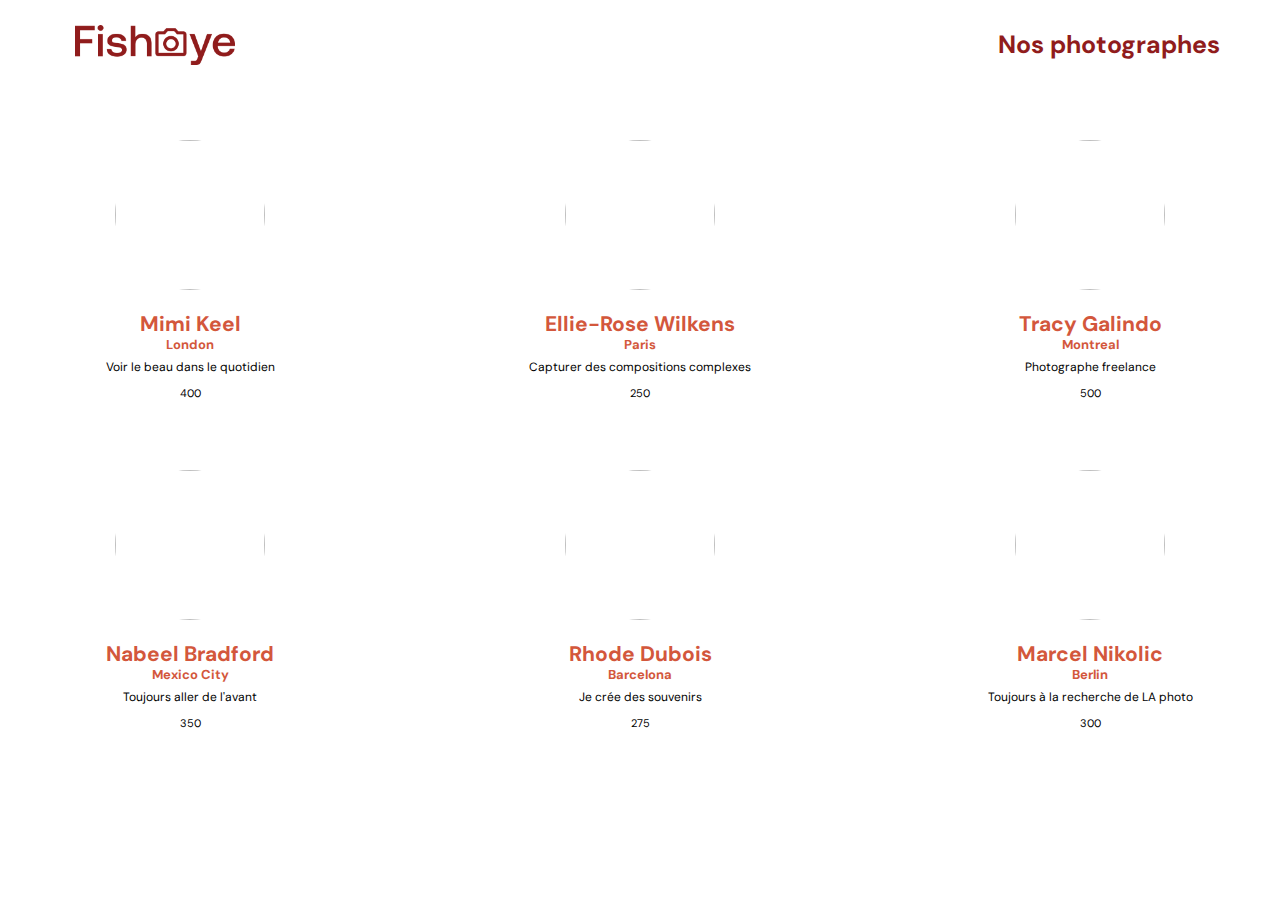
==== index.html @ 0ffc89be "j'essaie encore" ====
<!DOCTYPE html>
<html>
  <head>
    <link href="css/style.css" rel="stylesheet" type="text/css" />
    <meta charset="utf-8">
    <link rel="icon" type="image/png" href="assets/favicon.png">
    <link href="https://fonts.googleapis.com/css?family=DM+Sans&display=swap" rel="stylesheet">
    <script type="module" src="./scripts/pages/index.js" defer></script>
  
    <title>Fisheye</title>
  </head>
  <body>
    <header>
      <img src="assets/images/logo.png" class="logo" />
      <h1 class="nos_photographes">Nos photographes</h1>
    </header>
    <main id="main">
      <div class="photographer_section"></div>
    </main>
  
  </body>
</html>
---- css/style.css ----
/*! normalize.css v8.0.1 | MIT License | github.com/necolas/normalize.css */
/* Document
   ========================================================================== */
/**
 * 1. Correct the line height in all browsers.
 * 2. Prevent adjustments of font size after orientation changes in iOS.
 */
html {
  line-height: 1.15;
  /* 1 */
  -webkit-text-size-adjust: 100%;
  /* 2 */
}

/* Sections
     ========================================================================== */
/**
   * Remove the margin in all browsers.
   */
body {
  margin: 0;
}

/**
   * Render the `main` element consistently in IE.
   */
main {
  display: block;
}

/**
   * Correct the font size and margin on `h1` elements within `section` and
   * `article` contexts in Chrome, Firefox, and Safari.
   */
h1 {
  font-size: 2em;
  margin: 0.67em 0;
}

/* Grouping content
     ========================================================================== */
/**
   * 1. Add the correct box sizing in Firefox.
   * 2. Show the overflow in Edge and IE.
   */
hr {
  -webkit-box-sizing: content-box;
          box-sizing: content-box;
  /* 1 */
  height: 0;
  /* 1 */
  overflow: visible;
  /* 2 */
}

/**
   * 1. Correct the inheritance and scaling of font size in all browsers.
   * 2. Correct the odd `em` font sizing in all browsers.
   */
pre {
  font-family: monospace, monospace;
  /* 1 */
  font-size: 1em;
  /* 2 */
}

/* Text-level semantics
     ========================================================================== */
/**
   * Remove the gray background on active links in IE 10.
   */
a {
  background-color: transparent;
}

/**
   * 1. Remove the bottom border in Chrome 57-
   * 2. Add the correct text decoration in Chrome, Edge, IE, Opera, and Safari.
   */
abbr[title] {
  border-bottom: none;
  /* 1 */
  text-decoration: underline;
  /* 2 */
  -webkit-text-decoration: underline dotted;
          text-decoration: underline dotted;
  /* 2 */
}

/**
   * Add the correct font weight in Chrome, Edge, and Safari.
   */
b,
strong {
  font-weight: bolder;
}

/**
   * 1. Correct the inheritance and scaling of font size in all browsers.
   * 2. Correct the odd `em` font sizing in all browsers.
   */
code,
kbd,
samp {
  font-family: monospace, monospace;
  /* 1 */
  font-size: 1em;
  /* 2 */
}

/**
   * Add the correct font size in all browsers.
   */
small {
  font-size: 80%;
}

/**
   * Prevent `sub` and `sup` elements from affecting the line height in
   * all browsers.
   */
sub,
sup {
  font-size: 75%;
  line-height: 0;
  position: relative;
  vertical-align: baseline;
}

sub {
  bottom: -0.25em;
}

sup {
  top: -0.5em;
}

/* Embedded content
     ========================================================================== */
/**
   * Remove the border on images inside links in IE 10.
   */
img {
  border-style: none;
}

/* Forms
     ========================================================================== */
/**
   * 1. Change the font styles in all browsers.
   * 2. Remove the margin in Firefox and Safari.
   */
button,
input,
optgroup,
select,
textarea {
  font-family: inherit;
  /* 1 */
  font-size: 100%;
  /* 1 */
  line-height: 1.15;
  /* 1 */
  margin: 0;
  /* 2 */
}

/**
   * Show the overflow in IE.
   * 1. Show the overflow in Edge.
   */
button,
input {
  /* 1 */
  overflow: visible;
}

/**
   * Remove the inheritance of text transform in Edge, Firefox, and IE.
   * 1. Remove the inheritance of text transform in Firefox.
   */
button,
select {
  /* 1 */
  text-transform: none;
}

/**
   * Correct the inability to style clickable types in iOS and Safari.
   */
button,
[type="button"],
[type="reset"],
[type="submit"] {
  -webkit-appearance: button;
}

/**
   * Remove the inner border and padding in Firefox.
   */
button::-moz-focus-inner,
[type="button"]::-moz-focus-inner,
[type="reset"]::-moz-focus-inner,
[type="submit"]::-moz-focus-inner {
  border-style: none;
  padding: 0;
}

/**
   * Restore the focus styles unset by the previous rule.
   */
button:-moz-focusring,
[type="button"]:-moz-focusring,
[type="reset"]:-moz-focusring,
[type="submit"]:-moz-focusring {
  outline: 1px dotted ButtonText;
}

/**
   * Correct the padding in Firefox.
   */
fieldset {
  padding: 0.35em 0.75em 0.625em;
}

/**
   * 1. Correct the text wrapping in Edge and IE.
   * 2. Correct the color inheritance from `fieldset` elements in IE.
   * 3. Remove the padding so developers are not caught out when they zero out
   *    `fieldset` elements in all browsers.
   */
legend {
  -webkit-box-sizing: border-box;
          box-sizing: border-box;
  /* 1 */
  color: inherit;
  /* 2 */
  display: table;
  /* 1 */
  max-width: 100%;
  /* 1 */
  padding: 0;
  /* 3 */
  white-space: normal;
  /* 1 */
}

/**
   * Add the correct vertical alignment in Chrome, Firefox, and Opera.
   */
progress {
  vertical-align: baseline;
}

/**
   * Remove the default vertical scrollbar in IE 10+.
   */
textarea {
  overflow: auto;
}

/**
   * 1. Add the correct box sizing in IE 10.
   * 2. Remove the padding in IE 10.
   */
[type="checkbox"],
[type="radio"] {
  -webkit-box-sizing: border-box;
          box-sizing: border-box;
  /* 1 */
  padding: 0;
  /* 2 */
}

/**
   * Correct the cursor style of increment and decrement buttons in Chrome.
   */
[type="number"]::-webkit-inner-spin-button,
[type="number"]::-webkit-outer-spin-button {
  height: auto;
}

/**
   * 1. Correct the odd appearance in Chrome and Safari.
   * 2. Correct the outline style in Safari.
   */
[type="search"] {
  -webkit-appearance: textfield;
  /* 1 */
  outline-offset: -2px;
  /* 2 */
}

/**
   * Remove the inner padding in Chrome and Safari on macOS.
   */
[type="search"]::-webkit-search-decoration {
  -webkit-appearance: none;
}

/**
   * 1. Correct the inability to style clickable types in iOS and Safari.
   * 2. Change font properties to `inherit` in Safari.
   */
::-webkit-file-upload-button {
  -webkit-appearance: button;
  /* 1 */
  font: inherit;
  /* 2 */
}

/* Interactive
     ========================================================================== */
/*
   * Add the correct display in Edge, IE 10+, and Firefox.
   */
details {
  display: block;
}

/*
   * Add the correct display in all browsers.
   */
summary {
  display: list-item;
}

/* Misc
     ========================================================================== */
/**
   * Add the correct display in IE 10+.
   */
template {
  display: none;
}

/**
   * Add the correct display in IE 10.
   */
[hidden] {
  display: none;
}

#contact_modal {
  display: none;
}

.photograph-header {
  display: -webkit-box;
  display: -ms-flexbox;
  display: flex;
  height: 300px;
  margin: 0 70px;
  background-color: #f0f2f8;
}

.container_info {
  display: -webkit-box;
  display: -ms-flexbox;
  display: flex;
  -ms-flex-pack: distribute;
      justify-content: space-around;
}

.info_photograph {
  display: block;
}

.name {
  font-size: 64px;
  color: #D3573C;
}

.city_photographer {
  color: #901C1C;
  font-size: 24px;
}

.img_photographer {
  border-radius: 100px;
  border: 2px solid;
  margin: 55px 250px;
  -o-object-fit: cover;
     object-fit: cover;
  height: 200px;
  width: 230px;
}

.container_menu_deroulant {
  display: -webkit-box;
  display: -ms-flexbox;
  display: flex;
}

.menu_deroulant {
  margin: 0 50px;
}

.deroulant {
  font-size: 20px;
  font-weight: bold;
  color: white;
  padding: 11px;
  width: 170px;
  height: 70px;
  border: none;
  background-color: #901C1C;
}

.mini_deroulant {
  margin: 0 -11px;
  font-size: 20px;
  font-weight: bold;
  color: white;
  padding: 11px;
  width: 170px;
  height: 70px;
  border: none;
  background-color: #901C1C;
}

.contact_button {
  font-size: 20px;
  font-weight: bold;
  color: white;
  padding: 11px;
  width: 170px;
  height: 70px;
  border: none;
  background-color: #901C1C;
  border-radius: 5px;
  cursor: pointer;
  position: relative;
  margin-top: 130px;
  margin-left: 250px;
}

.container_info {
  margin: 0 20px;
}

.container_gallery {
  display: -ms-grid;
  display: grid;
  -ms-grid-columns: 1fr 1fr 1fr;
      grid-template-columns: 1fr 1fr 1fr;
  margin-left: 70px;
  margin-top: 50px;
}

.img_gallery {
  width: 284px;
  height: 260px;
}

.container_like {
  display: block;
}

.modal {
  border-radius: 5px;
  background-color: #DB8876;
  width: 50%;
  display: -webkit-box;
  display: -ms-flexbox;
  display: flex;
  -webkit-box-orient: vertical;
  -webkit-box-direction: normal;
      -ms-flex-direction: column;
          flex-direction: column;
  -webkit-box-align: center;
      -ms-flex-align: center;
          align-items: center;
  -webkit-box-pack: justify;
      -ms-flex-pack: justify;
          justify-content: space-between;
  padding: 35px;
  margin: auto;
}

.modal header {
  -webkit-box-pack: justify;
      -ms-flex-pack: justify;
          justify-content: space-between;
  width: 100%;
}

.modal header img {
  cursor: pointer;
}

.modal header h2 {
  font-size: 64px;
  font-weight: normal;
  text-align: center;
}

form {
  display: -webkit-box;
  display: -ms-flexbox;
  display: flex;
  width: 100%;
  -webkit-box-orient: vertical;
  -webkit-box-direction: normal;
      -ms-flex-direction: column;
          flex-direction: column;
  -webkit-box-align: start;
      -ms-flex-align: start;
          align-items: flex-start;
}

form label {
  color: #312E2E;
  font-size: 36px;
}

form div {
  display: -webkit-box;
  display: -ms-flexbox;
  display: flex;
  -webkit-box-orient: vertical;
  -webkit-box-direction: normal;
      -ms-flex-direction: column;
          flex-direction: column;
  width: 100%;
  -webkit-box-align: self-start;
      -ms-flex-align: self-start;
          align-items: self-start;
  margin-bottom: 26px;
}

form input {
  width: 100%;
  height: 68px;
  border: none;
  border-radius: 5px;
}

body {
  font-family: "DM Sans", sans-serif;
  margin: 0;
}

header {
  display: -webkit-box;
  display: -ms-flexbox;
  display: flex;
  -webkit-box-orient: horizontal;
  -webkit-box-direction: normal;
      -ms-flex-direction: row;
          flex-direction: row;
  -webkit-box-pack: justify;
      -ms-flex-pack: justify;
          justify-content: space-between;
  -webkit-box-align: center;
      -ms-flex-align: center;
          align-items: center;
  height: 90px;
}

.nos_photographes {
  color: #901c1c;
  margin-right: 60px;
  font-size: 25px;
}

.logo {
  height: 40px;
  margin-left: 75px;
}

.photographer_section {
  display: -ms-grid;
  display: grid;
  -ms-grid-columns: 1fr 1fr 1fr;
      grid-template-columns: 1fr 1fr 1fr;
  gap: 70px;
  margin-top: 50px;
  margin-bottom: 100px;
}

.photographer_section article {
  justify-self: center;
  display: -webkit-box;
  display: -ms-flexbox;
  display: flex;
  -webkit-box-pack: center;
      -ms-flex-pack: center;
          justify-content: center;
  -webkit-box-align: center;
      -ms-flex-align: center;
          align-items: center;
  -webkit-box-orient: vertical;
  -webkit-box-direction: normal;
      -ms-flex-direction: column;
          flex-direction: column;
}

.photographer_section article h2 {
  color: #d3573c;
  font-size: 21px;
}

.photographer_section article img {
  height: 150px;
  width: 150px;
  -o-object-fit: cover;
     object-fit: cover;
  border-radius: 150px;
}

.photographer_section article h3 {
  font-size: 13px;
  margin-top: -15px;
  color: #d3573c;
}

.photographer_section article p {
  font-size: 12px;
  margin-top: -5px;
}

.photographer_section article span {
  font-size: 11px;
}

.tutu {
  background-color: #d3573c;
  padding: 10px;
}

#unique {
  color: blue;
}

.active {
  padding: 5rem;
  background-color: lightblue;
}
/*# sourceMappingURL=style.css.map */
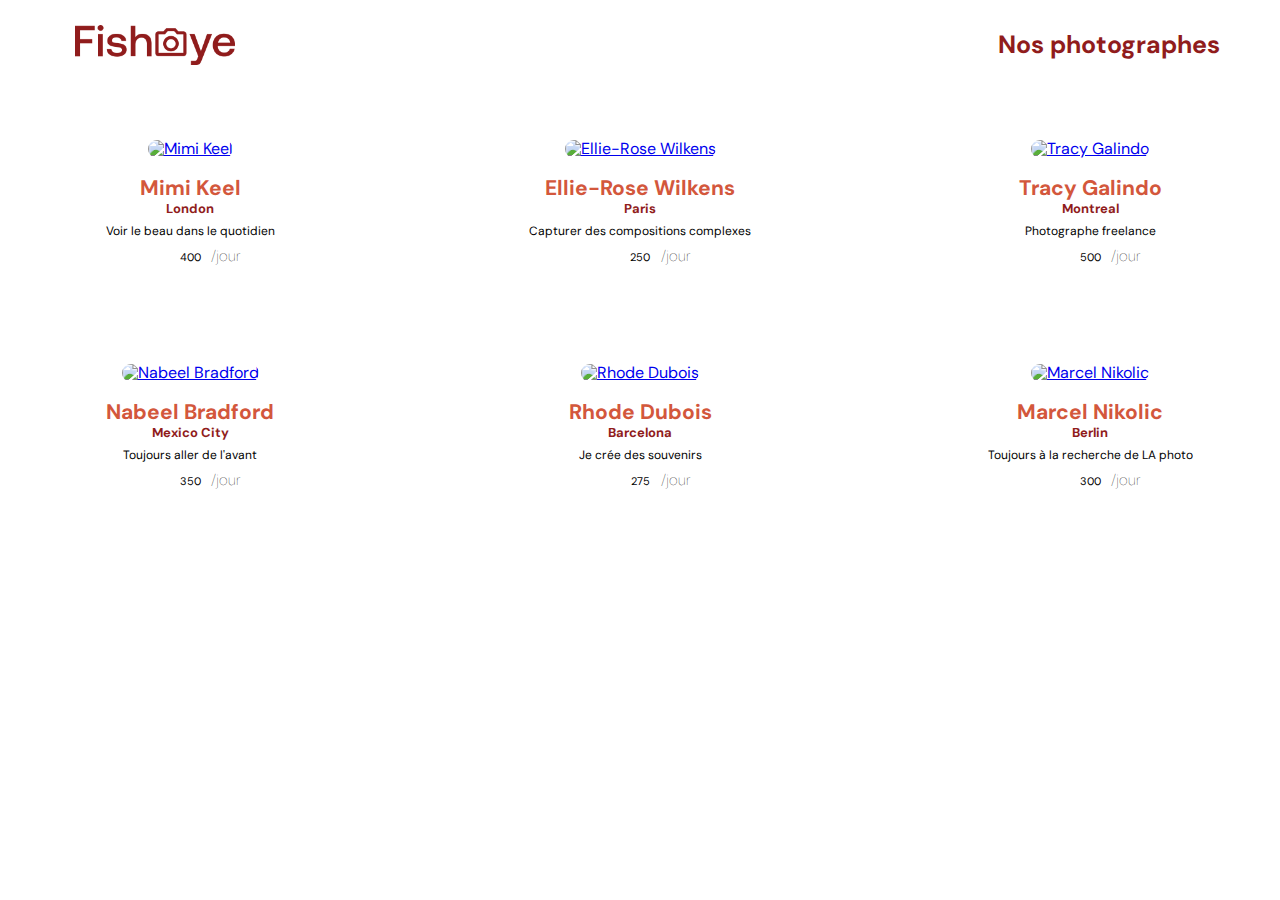
==== commit fe8c0443: "aria et accessibilité" ====
--- a/index.html
+++ b/index.html
@@ -1,4 +1,5 @@
 <!DOCTYPE html>
+<html lang="fr">
 <html>
   <head>
     <link href="css/style.css" rel="stylesheet" type="text/css" />
@@ -11,7 +12,7 @@
   </head>
   <body>
     <header>
-      <img src="assets/images/logo.png" class="logo" />
+      <img src="assets/images/logo.png" class="logo" alt="logo fisheye"/>
       <h1 class="nos_photographes">Nos photographes</h1>
     </header>
     <main id="main">
--- a/css/style.css
+++ b/css/style.css
@@ -341,34 +341,47 @@
   display: none;
 }
 
+body {
+  margin: 0;
+  padding: 0;
+}
+
 #contact_modal {
   display: none;
 }
 
+.logo {
+  margin-left: 35px;
+}
+
 .photograph-header {
   display: -webkit-box;
   display: -ms-flexbox;
   display: flex;
+  -webkit-box-pack: justify;
+      -ms-flex-pack: justify;
+          justify-content: space-between;
   height: 300px;
-  margin: 0 70px;
+  margin: 0 31px;
   background-color: #f0f2f8;
-}
-
-.container_info {
-  display: -webkit-box;
-  display: -ms-flexbox;
-  display: flex;
-  -ms-flex-pack: distribute;
-      justify-content: space-around;
+  width: 94%;
 }
 
 .info_photograph {
-  display: block;
+  margin: 0 20px;
+  padding: 55px 10px;
+  width: -webkit-max-content;
+  width: -moz-max-content;
+  width: max-content;
 }
 
 .name {
-  font-size: 64px;
+  font-size: 38px;
   color: #D3573C;
+  font-weight: 500;
+  width: -webkit-max-content;
+  width: -moz-max-content;
+  width: max-content;
 }
 
 .city_photographer {
@@ -379,44 +392,79 @@
 .img_photographer {
   border-radius: 100px;
   border: 2px solid;
-  margin: 55px 250px;
+  margin: 65px;
   -o-object-fit: cover;
      object-fit: cover;
-  height: 200px;
-  width: 230px;
-}
-
-.container_menu_deroulant {
-  display: -webkit-box;
-  display: -ms-flexbox;
-  display: flex;
-}
-
-.menu_deroulant {
-  margin: 0 50px;
-}
-
-.deroulant {
+  height: 180px;
+  width: 180px;
+}
+
+.dropdown {
+  display: -webkit-box;
+  display: -ms-flexbox;
+  display: flex;
+  width: -webkit-max-content;
+  width: -moz-max-content;
+  width: max-content;
+}
+
+.try_asset {
+  margin: 10px 35px;
   font-size: 20px;
   font-weight: bold;
+}
+
+.menu_deroulant {
+  position: absolute;
+  background-color: #901C1C;
+  list-style: none;
+  border-radius: 5px;
+  margin: 10px;
+  padding: 15px;
+  display: inline-block;
   color: white;
-  padding: 11px;
-  width: 170px;
-  height: 70px;
-  border: none;
-  background-color: #901C1C;
-}
-
-.mini_deroulant {
-  margin: 0 -11px;
-  font-size: 20px;
-  font-weight: bold;
+  z-index: 1001;
+}
+
+.menu_deroulant a {
+  text-decoration: none;
   color: white;
-  padding: 11px;
-  width: 170px;
-  height: 70px;
-  border: none;
-  background-color: #901C1C;
+  list-style-type: none;
+}
+
+li {
+  list-style: none;
+}
+
+.sous_menu {
+  display: none;
+  width: 115px;
+}
+
+.sous_menu a {
+  color: white;
+  padding: 15px;
+  margin: 20px 26px 20px -45px;
+  border-top: 1px solid white;
+  display: block;
+  width: 135%;
+}
+
+.menu_deroulant:hover .sous_menu {
+  display: block;
+  width: auto;
+}
+
+.fleche_haut {
+  -webkit-transition: -webkit-transform 0.3s linear;
+  transition: -webkit-transform 0.3s linear;
+  transition: transform 0.3s linear;
+  transition: transform 0.3s linear, -webkit-transform 0.3s linear;
+}
+
+.dropdown:hover .popular i {
+  -webkit-transform: rotate(-185deg);
+          transform: rotate(-185deg);
 }
 
 .contact_button {
@@ -432,7 +480,11 @@
   cursor: pointer;
   position: relative;
   margin-top: 130px;
-  margin-left: 250px;
+  margin-left: 50px;
+}
+
+.contact_button:hover {
+  background: #DB8876;
 }
 
 .container_info {
@@ -444,23 +496,148 @@
   display: grid;
   -ms-grid-columns: 1fr 1fr 1fr;
       grid-template-columns: 1fr 1fr 1fr;
-  margin-left: 70px;
+  margin-left: 40px;
   margin-top: 50px;
-}
-
-.img_gallery {
-  width: 284px;
-  height: 260px;
+  height: 850px;
+}
+
+.asset_photographer {
+  width: 300px;
+  height: 250px;
+  -o-object-fit: cover;
+     object-fit: cover;
+  border-radius: 5px;
+  margin: 15px 0;
+}
+
+.info_media {
+  display: -webkit-box;
+  display: -ms-flexbox;
+  display: flex;
+  -webkit-box-pack: justify;
+      -ms-flex-pack: justify;
+          justify-content: space-between;
+  -webkit-box-align: center;
+      -ms-flex-align: center;
+          align-items: center;
+  margin-top: -25px;
 }
 
 .container_like {
-  display: block;
+  display: -webkit-box;
+  display: -ms-flexbox;
+  display: flex;
+  -webkit-box-align: center;
+      -ms-flex-align: center;
+          align-items: center;
+  margin: 0 35px;
+  width: 45px;
+  -webkit-box-pack: inherit;
+      -ms-flex-pack: inherit;
+          justify-content: inherit;
+}
+
+.title_media {
+  color: #901C1C;
+  font-size: 16px;
+  font-weight: 400;
+}
+
+.number_like {
+  color: #901C1C;
+  font-weight: bold;
+  font-size: 16px;
+}
+
+.like-icon {
+  color: #901C1C;
+  border: white;
+  background-color: transparent;
+  cursor: pointer;
+}
+
+.btn_like {
+  border: none;
+  background-color: transparent;
+}
+
+.lightbox {
+  position: fixed;
+  top: 0;
+  left: 0;
+  width: 100%;
+  height: 100%;
+  background-color: white;
+  z-index: 1001;
+  -webkit-transition: opacity .3s;
+  transition: opacity .3s;
+}
+
+.lightbox.fadeout {
+  opacity: 0;
+}
+
+.lightbox_next,
+.lightbox_prev {
+  background-color: transparent;
+  color: #901C1C;
+  border: none;
+  font-size: 25px;
+  position: fixed;
+  top: 50%;
+  left: 0;
+  margin-top: -16px;
+  z-index: 1002;
+  width: 40px;
+  height: 28px;
+  cursor: pointer;
+}
+
+.lightbox_prev {
+  left: auto;
+  right: 0;
+}
+
+.lightbox_bloc {
+  position: relative;
+  width: 195%;
+  top: 50px;
+  background-color: transparent;
+  color: #901C1C;
+  border: none;
+  font-size: 25px;
+  cursor: pointer;
+}
+
+.container_lightbox img {
+  max-width: 40%;
+  height: auto;
+}
+
+.container_lightbox video {
+  max-width: 50%;
+  height: auto;
+}
+
+.container_lightbox {
+  display: -webkit-box;
+  display: -ms-flexbox;
+  display: flex;
+  -webkit-box-align: center;
+      -ms-flex-align: center;
+          align-items: center;
+  -webkit-box-pack: center;
+      -ms-flex-pack: center;
+          justify-content: center;
+  margin-left: 50px;
+  margin-right: 50px;
+  min-height: 100vh;
 }
 
 .modal {
   border-radius: 5px;
   background-color: #DB8876;
-  width: 50%;
+  width: 40%;
   display: -webkit-box;
   display: -ms-flexbox;
   display: flex;
@@ -474,8 +651,10 @@
   -webkit-box-pack: justify;
       -ms-flex-pack: justify;
           justify-content: space-between;
-  padding: 35px;
-  margin: auto;
+  margin-top: -1300px;
+  margin-left: 315px;
+  position: relative;
+  z-index: 1002;
 }
 
 .modal header {
@@ -487,12 +666,14 @@
 
 .modal header img {
   cursor: pointer;
-}
-
-.modal header h2 {
-  font-size: 64px;
+  width: 20px;
+  margin: 0px 25px;
+}
+
+.modal header .contact_photo {
+  font-size: 25px;
   font-weight: normal;
-  text-align: center;
+  margin: 0px 20px;
 }
 
 form {
@@ -507,11 +688,14 @@
   -webkit-box-align: start;
       -ms-flex-align: start;
           align-items: flex-start;
+  height: 690px;
+  margin: 50px;
 }
 
 form label {
   color: #312E2E;
-  font-size: 36px;
+  font-size: 26px;
+  margin: -15px 17px;
 }
 
 form div {
@@ -526,14 +710,65 @@
   -webkit-box-align: self-start;
       -ms-flex-align: self-start;
           align-items: self-start;
-  margin-bottom: 26px;
 }
 
 form input {
-  width: 100%;
-  height: 68px;
+  width: 90%;
+  margin: 0px 17px;
+  height: 45px;
   border: none;
   border-radius: 5px;
+}
+
+.text_control_message {
+  width: 370px;
+  height: 210px;
+}
+
+.send_button {
+  font-size: 20px;
+  font-weight: bold;
+  color: white;
+  padding: 11px;
+  width: 170px;
+  height: 70px;
+  border: none;
+  background-color: #901C1C;
+  border-radius: 5px;
+  cursor: pointer;
+  position: relative;
+  margin-top: -15px;
+  margin-left: 19px;
+}
+
+.small {
+  margin: 5px 20px;
+}
+
+footer {
+  position: fixed;
+  bottom: 0;
+  right: 10px;
+  height: 60px;
+  width: 376px;
+  background-color: #db8876;
+  font-size: 24px;
+  border-radius: 5px 5px 0 0;
+  padding: 10px;
+  display: -webkit-box;
+  display: -ms-flexbox;
+  display: flex;
+  z-index: 15;
+  -ms-flex-pack: distribute;
+      justify-content: space-around;
+  -webkit-box-align: center;
+      -ms-flex-align: center;
+          align-items: center;
+  font-weight: 500;
+}
+
+.heart_foot {
+  margin: 0;
 }
 
 body {
@@ -612,7 +847,7 @@
 .photographer_section article h3 {
   font-size: 13px;
   margin-top: -15px;
-  color: #d3573c;
+  color: #901C1C;
 }
 
 .photographer_section article p {
@@ -624,9 +859,10 @@
   font-size: 11px;
 }
 
-.tutu {
-  background-color: #d3573c;
-  padding: 10px;
+.day {
+  font-size: 15px;
+  margin: -16px 4px 29px 76px;
+  font-weight: 100;
 }
 
 #unique {
